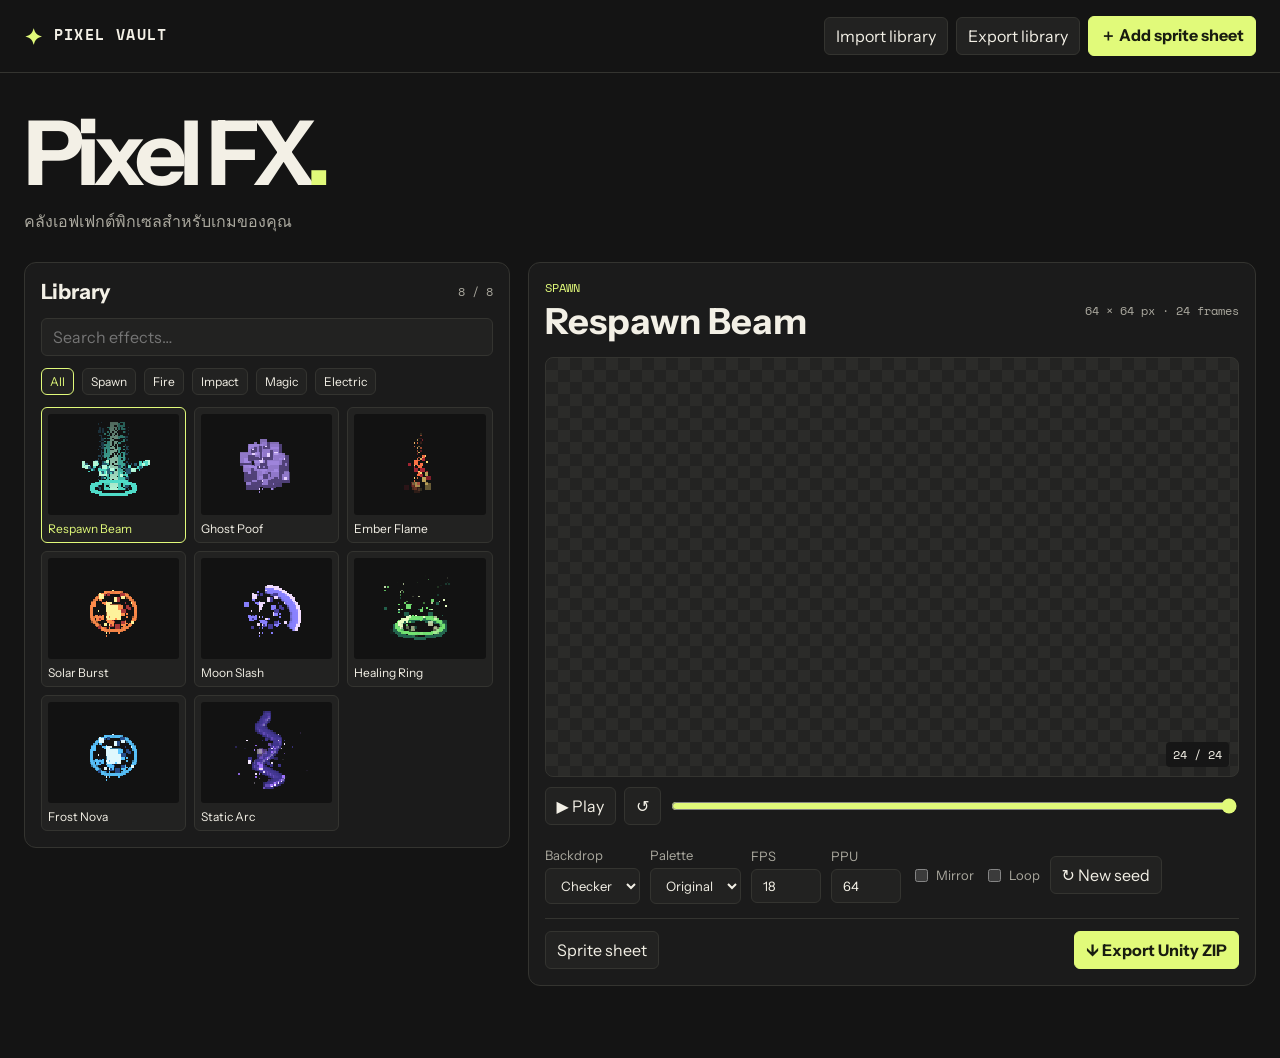
==== index.html @ b4677af1 "Add files via upload" ====
<!doctype html>
<html lang="th">
<head>
  <meta charset="utf-8">
  <meta name="viewport" content="width=device-width, initial-scale=1">
  <meta name="theme-color" content="#141414">
  <title>Pixel Vault — Pixel FX Library</title>
  <link rel="stylesheet" href="style.css">
  <script defer src="effects.js"></script>
  <script defer src="app.js"></script>
</head>
<body>
  <header class="top">
    <a class="brand" href="./"><span aria-hidden="true">✦</span> PIXEL VAULT</a>
    <div class="actions">
      <button id="load-library">Import library</button>
      <button id="save-library">Export library</button>
      <button class="accent" id="add">＋ Add sprite sheet</button>
      <input id="library-file" type="file" accept=".json,application/json" hidden>
    </div>
  </header>
  <main>
    <section class="intro">
      <h1>Pixel FX<span>.</span></h1>
      <p>คลังเอฟเฟกต์พิกเซลสำหรับเกมของคุณ</p>
    </section>
    <div class="workspace">
      <section class="library" aria-label="คลังเอฟเฟกต์">
        <div class="library-head"><h2>Library</h2><span id="count"></span></div>
        <input type="search" id="search" placeholder="Search effects…" aria-label="ค้นหาเอฟเฟกต์">
        <div id="filters" class="filters" aria-label="หมวดหมู่"></div>
        <div id="gallery" class="gallery"></div>
      </section>
      <section class="studio" aria-label="ตัวอย่างและส่งออก">
        <div class="studio-head">
          <div><p class="category" id="category"></p><h2 id="title"></h2></div>
          <span class="spec" id="spec"></span>
        </div>
        <div id="stage" class="stage" data-backdrop="grid">
          <canvas id="preview" aria-label="ภาพตัวอย่างเอฟเฟกต์"></canvas>
          <span id="frame-number"></span>
        </div>
        <div class="timeline">
          <button id="play" aria-label="เล่นหรือหยุดตัวอย่าง">Ⅱ Pause</button>
          <button id="restart" aria-label="เริ่มใหม่">↺</button>
          <input id="frame" type="range" min="0" value="0" aria-label="เฟรม">
        </div>
        <div class="controls">
          <label>Backdrop <select id="backdrop"><option value="grid">Checker</option><option value="dark">Dark</option><option value="light">Light</option></select></label>
          <label>Palette <select id="palette"><option value="original">Original</option><option value="ember">Ember</option><option value="mint">Mint</option><option value="violet">Violet</option><option value="ice">Ice</option></select></label>
          <label>FPS <input id="fps" type="number" min="1" max="60" step="1" required></label>
          <label>PPU <input id="ppu" type="number" min="1" max="1024" step="1" value="64" required></label>
          <label class="check"><input id="mirror" type="checkbox"> Mirror</label>
          <label class="check"><input id="loop" type="checkbox"> Loop</label>
          <button id="seed">↻ New seed</button>
        </div>
        <div class="export">
          <div><button id="sheet">Sprite sheet</button><button id="remove" hidden>ลบจากคลังเครื่องนี้</button></div>
          <button id="export" class="accent">↓ Export Unity ZIP</button>
        </div>
      </section>
    </div>
    <p role="status" id="status"></p>
  </main>
  <dialog id="upload">
    <form id="upload-form">
      <div class="library-head"><h2>Add sprite sheet</h2><button type="button" id="close-upload" aria-label="ปิด">×</button></div>
      <label>PNG sprite sheet <input name="image" type="file" accept="image/png,.png" required></label>
      <label>ชื่อ <input name="name" maxlength="80" required></label>
      <label>หมวดหมู่ <input name="category" maxlength="30" value="Custom" required></label>
      <div class="fields">
        <label>Frame width <input name="width" type="number" value="64" min="1" max="512" required></label>
        <label>Frame height <input name="height" type="number" value="64" min="1" max="512" required></label>
        <label>Frames <input name="frames" type="number" value="16" min="1" max="120" required></label>
        <label>FPS <input name="fps" type="number" value="12" min="1" max="60" required></label>
      </div>
      <p>ใช้กริดเฟรมขนาดเท่ากัน เรียงจากซ้ายไปขวาและบนลงล่าง</p>
      <p role="alert" id="upload-error"></p>
      <button class="accent" type="submit">บันทึกเข้าคลัง</button>
    </form>
  </dialog>
  <dialog id="sheet-dialog">
    <div class="library-head"><h2>Sprite sheet</h2><button id="close-sheet" aria-label="ปิด">×</button></div>
    <div class="sheet-scroll"><canvas id="sheet-preview"></canvas></div>
  </dialog>
</body>
</html>
---- style.css ----
@import url('https://fonts.googleapis.com/css2?family=Space+Mono:wght@400;700&family=Instrument+Sans:wght@400;500;600;700&display=swap');

:root {
  color-scheme: dark;
  --bg: #141414;
  --panel: #1b1b1b;
  --line: #343430;
  --text: #f3f0e6;
  --muted: #aaa89e;
  --accent: #e1fa7a;
  font-family: 'Instrument Sans', system-ui, sans-serif;
  background: var(--bg);
  color: var(--text);
}
* { box-sizing: border-box; }
[hidden] { display: none !important; }
body { margin: 0; }
button, input, select { font: inherit; }
button, input:not([type=range], [type=checkbox]), select {
  color: var(--text);
  background: #222221;
  border: 1px solid var(--line);
  border-radius: 6px;
  padding: 8px 11px;
}
button { cursor: pointer; }
button:hover { border-color: var(--muted); }
button:disabled { opacity: .45; cursor: default; }
button.accent { background: var(--accent); color: #191c10; border-color: var(--accent); font-weight: 700; }
:focus-visible { outline: 2px solid var(--accent); outline-offset: 3px; }
input { min-width: 0; }
input[type=range], input[type=checkbox] { accent-color: var(--accent); }
.top { border-bottom: 1px solid var(--line); padding: 16px max(24px, calc((100vw - 1360px) / 2)); display: flex; align-items: center; justify-content: space-between; gap: 16px; flex-wrap: wrap; }
.brand { color: var(--text); font: 700 15px 'Space Mono', monospace; letter-spacing: .09em; text-decoration: none; }
.brand span { color: var(--accent); font-size: 22px; vertical-align: middle; }
.actions, .filters, .timeline, .controls, .export, .export > div { display: flex; align-items: center; gap: 8px; flex-wrap: wrap; }
main { max-width: 1408px; margin: auto; padding: 36px 24px 24px; }
h1, h2, p { margin: 0; }
.intro { margin-bottom: 28px; }
h1 { font-size: clamp(52px, 7vw, 96px); line-height: .98; letter-spacing: -.075em; }
h1 span, .category { color: var(--accent); }
.intro p { color: var(--muted); margin-top: 12px; }
.workspace { display: grid; grid-template-columns: minmax(290px, 2fr) minmax(0, 3fr); gap: 18px; align-items: start; }
.library, .studio, dialog { background: var(--panel); border: 1px solid var(--line); border-radius: 12px; }
.library, .studio { padding: 16px; min-width: 0; }
.library-head, .studio-head { display: flex; justify-content: space-between; align-items: center; gap: 8px; margin-bottom: 14px; }
.library-head h2 { font-size: 21px; }
#count, .spec, .category, #frame-number { font: 12px 'Space Mono', monospace; }
#count, .spec { color: var(--muted); }
.spec { text-align: right; }
.category { text-transform: uppercase; margin-bottom: 3px; overflow-wrap: anywhere; }
.studio-head h2 { font-size: clamp(22px, 4vw, 36px); overflow-wrap: anywhere; }
.studio-head > div { min-width: 0; }
#search { width: 100%; }
.filters { margin: 12px 0; }
.filters button { font-size: 12px; padding: 5px 8px; overflow-wrap: anywhere; }
[aria-pressed=true] { border-color: var(--accent); color: var(--accent); }
.gallery { display: grid; grid-template-columns: repeat(3, minmax(0, 1fr)); gap: 8px; }
.card { min-width: 0; padding: 6px !important; display: grid; gap: 6px; text-align: left; }
.card span { font-size: 12px; overflow: hidden; text-overflow: ellipsis; white-space: nowrap; }
.card canvas { width: 100%; aspect-ratio: 1.3; object-fit: contain; background: #121212; border-radius: 3px; }
canvas { image-rendering: pixelated; }
.stage, .sheet-scroll {
  background-color: #232322;
  background-image: conic-gradient(#2b2b29 25%, transparent 0 50%, #2b2b29 0 75%, transparent 0);
  background-size: 24px 24px;
}
.stage { position: relative; height: clamp(220px, 36vw, 420px); overflow: hidden; border: 1px solid var(--line); border-radius: 8px; }
.stage[data-backdrop=dark] { background: #101010; }
.stage[data-backdrop=light] { background: #dbd8cc; }
#preview { position: absolute; inset: 7% 6%; width: 88%; height: 86%; object-fit: contain; }
#frame-number { position: absolute; bottom: 9px; right: 9px; padding: 4px 7px; background: #161616; border-radius: 4px; }
.timeline { margin-top: 10px; flex-wrap: nowrap; }
#frame { flex: 1; }
.controls { padding: 14px 0; margin: 8px 0 12px; border-bottom: 1px solid var(--line); gap: 10px; }
label { display: grid; gap: 5px; color: var(--muted); font-size: 13px; }
.controls input[type=number] { width: 70px; }
.controls .check { display: flex; align-items: center; }
.export { justify-content: space-between; }
#status { margin: 12px 0; min-height: 1.5em; color: var(--muted); }
dialog { width: min(540px, calc(100% - 24px)); padding: 18px; color: var(--text); }
dialog::backdrop { background: #000a; }
form { display: grid; gap: 11px; }
.fields { display: grid; grid-template-columns: repeat(2, 1fr); gap: 8px; }
.fields input { width: 100%; }
#upload-error { color: #ff9d93; }
.sheet-scroll { overflow: auto; max-height: 65vh; }
#sheet-preview { display: block; }
@media (max-width: 820px) {
  .workspace { grid-template-columns: 1fr; }
  .gallery { grid-template-columns: repeat(auto-fit, minmax(84px, 1fr)); }
  main { padding: 26px 14px; }
  .top { padding: 12px 14px; }
}
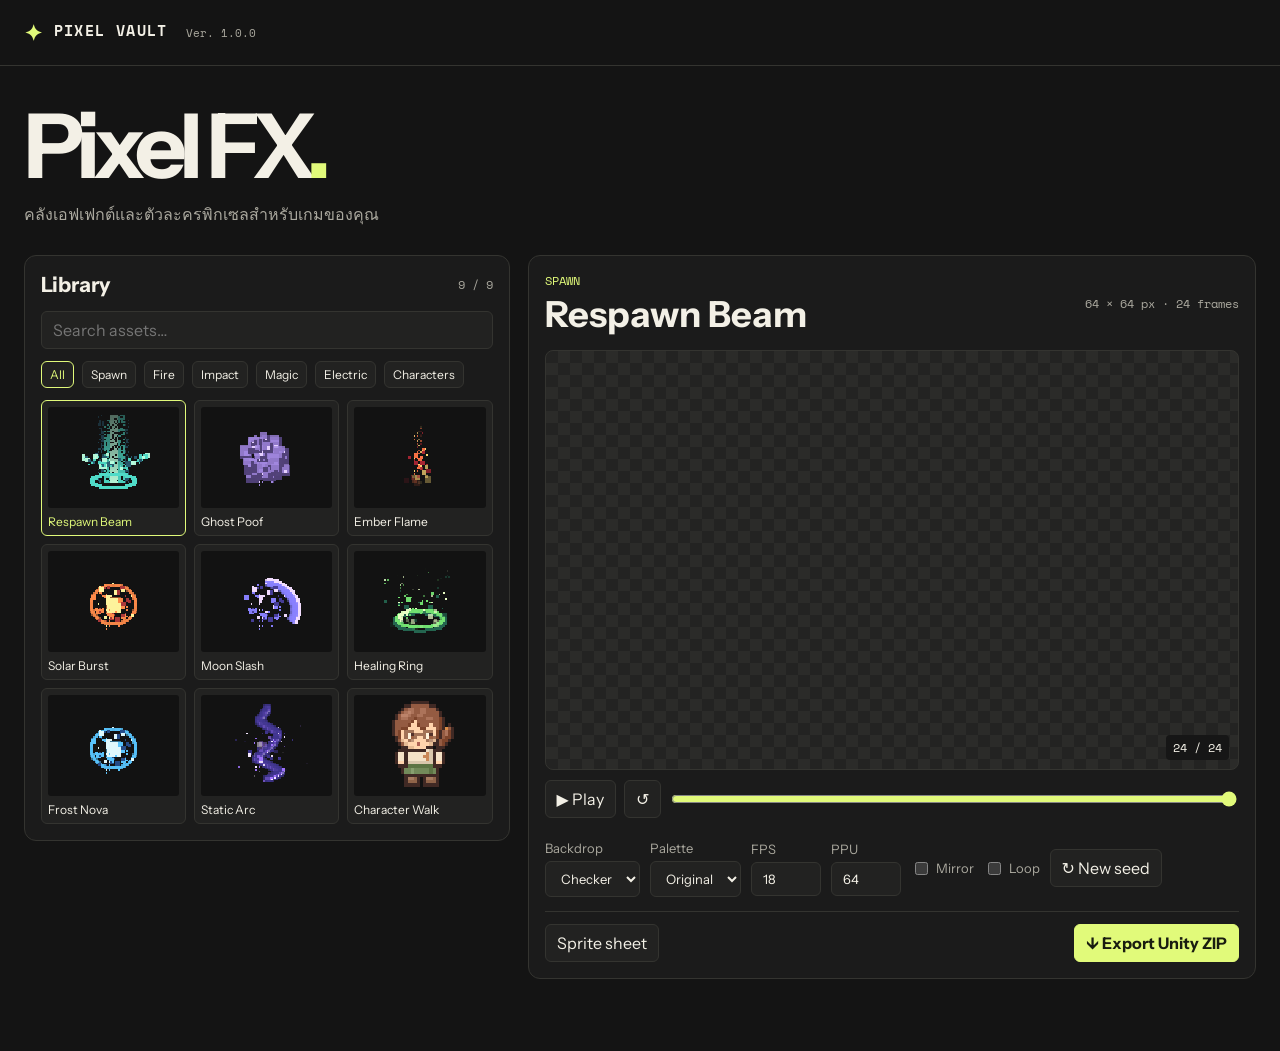
==== commit 9e56ca11: "Ver. 1.0.0 เอา เมนูข้างบนออก" ====
--- a/index.html
+++ b/index.html
@@ -7,14 +7,16 @@
   <title>Pixel Vault — Pixel FX Library</title>
   <link rel="stylesheet" href="style.css">
   <script defer src="effects.js"></script>
+  <script defer src="character.js"></script>
   <script defer src="app.js"></script>
 </head>
 <body>
   <header class="top">
-    <a class="brand" href="./"><span aria-hidden="true">✦</span> PIXEL VAULT</a>
-    <div class="actions">
+    <a class="brand" href="./"><span class="brand-mark" aria-hidden="true">✦</span> PIXEL VAULT <span class="version">Ver. 1.0.0</span></a>
+    <div class="actions" data-management>
       <button id="load-library">Import library</button>
       <button id="save-library">Export library</button>
+      <button id="restore-samples" disabled>คืนค่าตัวอย่าง</button>
       <button class="accent" id="add">＋ Add sprite sheet</button>
       <input id="library-file" type="file" accept=".json,application/json" hidden>
     </div>
@@ -22,22 +24,22 @@
   <main>
     <section class="intro">
       <h1>Pixel FX<span>.</span></h1>
-      <p>คลังเอฟเฟกต์พิกเซลสำหรับเกมของคุณ</p>
+      <p>คลังเอฟเฟกต์และตัวละครพิกเซลสำหรับเกมของคุณ</p>
     </section>
     <div class="workspace">
-      <section class="library" aria-label="คลังเอฟเฟกต์">
+      <section class="library" aria-label="คลัง Asset">
         <div class="library-head"><h2>Library</h2><span id="count"></span></div>
-        <input type="search" id="search" placeholder="Search effects…" aria-label="ค้นหาเอฟเฟกต์">
+        <input type="search" id="search" placeholder="Search assets…" aria-label="ค้นหา Asset">
         <div id="filters" class="filters" aria-label="หมวดหมู่"></div>
         <div id="gallery" class="gallery"></div>
       </section>
-      <section class="studio" aria-label="ตัวอย่างและส่งออก">
+      <section id="studio" class="studio" aria-label="ตัวอย่างและส่งออก">
         <div class="studio-head">
           <div><p class="category" id="category"></p><h2 id="title"></h2></div>
           <span class="spec" id="spec"></span>
         </div>
         <div id="stage" class="stage" data-backdrop="grid">
-          <canvas id="preview" aria-label="ภาพตัวอย่างเอฟเฟกต์"></canvas>
+          <canvas id="preview" aria-label="ภาพตัวอย่าง Asset"></canvas>
           <span id="frame-number"></span>
         </div>
         <div class="timeline">
@@ -54,34 +56,62 @@
           <label class="check"><input id="loop" type="checkbox"> Loop</label>
           <button id="seed">↻ New seed</button>
         </div>
+        <div id="character-controls" class="controls" hidden>
+          <label>Direction <select id="direction"><option value="0">Down</option><option value="1">Left</option><option value="2">Right</option><option value="3">Up</option></select></label>
+          <label>Shirt color <input id="shirt-color" type="color"></label>
+          <label>Hair color <input id="hair-color" type="color"></label>
+          <label>Seed <input id="character-seed" type="number" min="0" max="4294967295" step="1" required></label>
+          <button id="random-character-seed">↻ New seed</button>
+        </div>
         <div class="export">
-          <div><button id="sheet">Sprite sheet</button><button id="remove" hidden>ลบจากคลังเครื่องนี้</button></div>
+          <div><button id="sheet">Sprite sheet</button><button id="download-original" hidden>↓ PNG ต้นฉบับ</button><button id="edit" data-management hidden>แก้ไข Asset</button><button id="remove" class="danger" data-management>ลบ Asset</button></div>
+          <button id="save-character" class="accent" data-management hidden>＋ Save to Library</button>
           <button id="export" class="accent">↓ Export Unity ZIP</button>
+          <button id="export-group" class="accent" hidden>↓ Export Character ZIP</button>
         </div>
       </section>
     </div>
     <p role="status" id="status"></p>
+    <button id="undo-remove" data-management hidden>เลิกทำการลบ</button>
   </main>
   <dialog id="upload">
     <form id="upload-form">
-      <div class="library-head"><h2>Add sprite sheet</h2><button type="button" id="close-upload" aria-label="ปิด">×</button></div>
-      <label>PNG sprite sheet <input name="image" type="file" accept="image/png,.png" required></label>
+      <div class="library-head"><h2 id="upload-title">Add sprite sheet</h2><button type="button" id="close-upload" aria-label="ปิด">×</button></div>
+      <label id="image-field">PNG sprite sheet <input name="image" type="file" accept="image/png,.png" required></label>
       <label>ชื่อ <input name="name" maxlength="80" required></label>
       <label>หมวดหมู่ <input name="category" maxlength="30" value="Custom" required></label>
-      <div class="fields">
+      <div class="fields" id="grid-fields">
         <label>Frame width <input name="width" type="number" value="64" min="1" max="512" required></label>
         <label>Frame height <input name="height" type="number" value="64" min="1" max="512" required></label>
         <label>Frames <input name="frames" type="number" value="16" min="1" max="120" required></label>
         <label>FPS <input name="fps" type="number" value="12" min="1" max="60" required></label>
+        <label>Pivot <select name="pivot"><option value="center">กึ่งกลาง</option><option value="feet">กึ่งกลางด้านล่าง</option></select></label>
+        <label class="check"><input name="loop" type="checkbox" checked> Loop</label>
+        <label id="start-field" hidden>เฟรมเริ่มต้น <input name="start" type="number" value="1" min="1" max="67108864" required></label>
       </div>
-      <p>ใช้กริดเฟรมขนาดเท่ากัน เรียงจากซ้ายไปขวาและบนลงล่าง</p>
+      <label id="group-field">กลุ่มตัวละคร <input name="group" list="character-groups" maxlength="80" placeholder="เว้นว่างได้เมื่อเป็นคลิปเดี่ยว"></label>
+      <datalist id="character-groups"></datalist>
+      <label id="split-field"><input name="split" type="checkbox"> แบ่งคลิปตามแถว</label>
+      <div id="row-settings" hidden></div>
+      <div id="import-preview" hidden>
+        <p id="grid-summary"></p>
+        <div class="sheet-scroll"><canvas id="import-grid" aria-label="กริดเฟรมของ Sprite Sheet"></canvas></div>
+        <div class="actions"><label>พรีวิวคลิป <select id="preview-clip"></select></label><canvas id="import-animation" aria-label="พรีวิวแอนิเมชัน"></canvas></div>
+      </div>
+      <p id="grid-help">ใช้กริดเฟรมขนาดเท่ากัน เรียงจากซ้ายไปขวาและบนลงล่าง</p>
       <p role="alert" id="upload-error"></p>
       <button class="accent" type="submit">บันทึกเข้าคลัง</button>
     </form>
   </dialog>
   <dialog id="sheet-dialog">
-    <div class="library-head"><h2>Sprite sheet</h2><button id="close-sheet" aria-label="ปิด">×</button></div>
+    <div class="library-head"><h2 id="sheet-title">Sprite sheet</h2><button id="close-sheet" aria-label="ปิด">×</button></div>
+    <p id="sheet-details" hidden>128 × 128 px · 16 frames · 8 FPS · Loop<br>แถวจากบนลงล่าง: Down, Left, Right, Up</p>
     <div class="sheet-scroll"><canvas id="sheet-preview"></canvas></div>
+    <div id="character-exports" class="actions" hidden>
+      <button class="accent" id="export-png">↓ Export PNG</button>
+      <button id="export-json">↓ Export JSON</button>
+      <p role="alert" id="character-export-error"></p>
+    </div>
   </dialog>
 </body>
 </html>
--- a/style.css
+++ b/style.css
@@ -14,6 +14,7 @@
 }
 * { box-sizing: border-box; }
 [hidden] { display: none !important; }
+html:not([data-library-mode="local"]) [data-management] { display: none !important; }
 body { margin: 0; }
 button, input, select { font: inherit; }
 button, input:not([type=range], [type=checkbox]), select {
@@ -26,13 +27,16 @@
 button { cursor: pointer; }
 button:hover { border-color: var(--muted); }
 button:disabled { opacity: .45; cursor: default; }
+button.danger { color: #ffaaa1; border-color: #784a44; }
+button.danger:hover { border-color: #ffaaa1; }
 button.accent { background: var(--accent); color: #191c10; border-color: var(--accent); font-weight: 700; }
 :focus-visible { outline: 2px solid var(--accent); outline-offset: 3px; }
 input { min-width: 0; }
 input[type=range], input[type=checkbox] { accent-color: var(--accent); }
 .top { border-bottom: 1px solid var(--line); padding: 16px max(24px, calc((100vw - 1360px) / 2)); display: flex; align-items: center; justify-content: space-between; gap: 16px; flex-wrap: wrap; }
 .brand { color: var(--text); font: 700 15px 'Space Mono', monospace; letter-spacing: .09em; text-decoration: none; }
-.brand span { color: var(--accent); font-size: 22px; vertical-align: middle; }
+.brand-mark { color: var(--accent); font-size: 22px; vertical-align: middle; }
+.version { display: inline-block; margin-left: 8px; color: var(--muted); font-size: 11px; font-weight: 400; letter-spacing: 0; vertical-align: middle; }
 .actions, .filters, .timeline, .controls, .export, .export > div { display: flex; align-items: center; gap: 8px; flex-wrap: wrap; }
 main { max-width: 1408px; margin: auto; padding: 36px 24px 24px; }
 h1, h2, p { margin: 0; }
@@ -58,6 +62,7 @@
 .gallery { display: grid; grid-template-columns: repeat(3, minmax(0, 1fr)); gap: 8px; }
 .card { min-width: 0; padding: 6px !important; display: grid; gap: 6px; text-align: left; }
 .card span { font-size: 12px; overflow: hidden; text-overflow: ellipsis; white-space: nowrap; }
+.card small { color: var(--muted); overflow: hidden; text-overflow: ellipsis; white-space: nowrap; }
 .card canvas { width: 100%; aspect-ratio: 1.3; object-fit: contain; background: #121212; border-radius: 3px; }
 canvas { image-rendering: pixelated; }
 .stage, .sheet-scroll {
@@ -85,7 +90,21 @@
 .fields input { width: 100%; }
 #upload-error { color: #ff9d93; }
 .sheet-scroll { overflow: auto; max-height: 65vh; }
+#upload { width: min(700px, calc(100% - 24px)); }
+#import-grid { display: block; max-width: 100%; height: auto; margin: auto; }
+#import-animation { width: 96px; height: 96px; object-fit: contain; }
+#row-settings { display: grid; gap: 8px; }
+.clip-row { display: grid; grid-template-columns: minmax(100px, 2fr) repeat(3, minmax(65px, 1fr)); gap: 6px; }
+.clip-row input, .clip-row select { width: 100%; min-width: 0; }
+@media (max-width: 420px) { .clip-row { grid-template-columns: 1fr 1fr; } }
 #sheet-preview { display: block; }
+#character-controls { margin-top: 0; }
+#character-controls input[type=number] { width: 132px; }
+#character-controls input[type=color] { width: 54px; height: 38px; padding: 3px; }
+#sheet-details { color: var(--muted); margin-bottom: 12px; font-size: 14px; }
+#sheet-dialog[data-character] #sheet-preview { width: min(100%, 384px); height: auto; margin: auto; }
+#character-exports { margin-top: 12px; }
+#character-export-error { color: #ff9d93; }
 @media (max-width: 820px) {
   .workspace { grid-template-columns: 1fr; }
   .gallery { grid-template-columns: repeat(auto-fit, minmax(84px, 1fr)); }
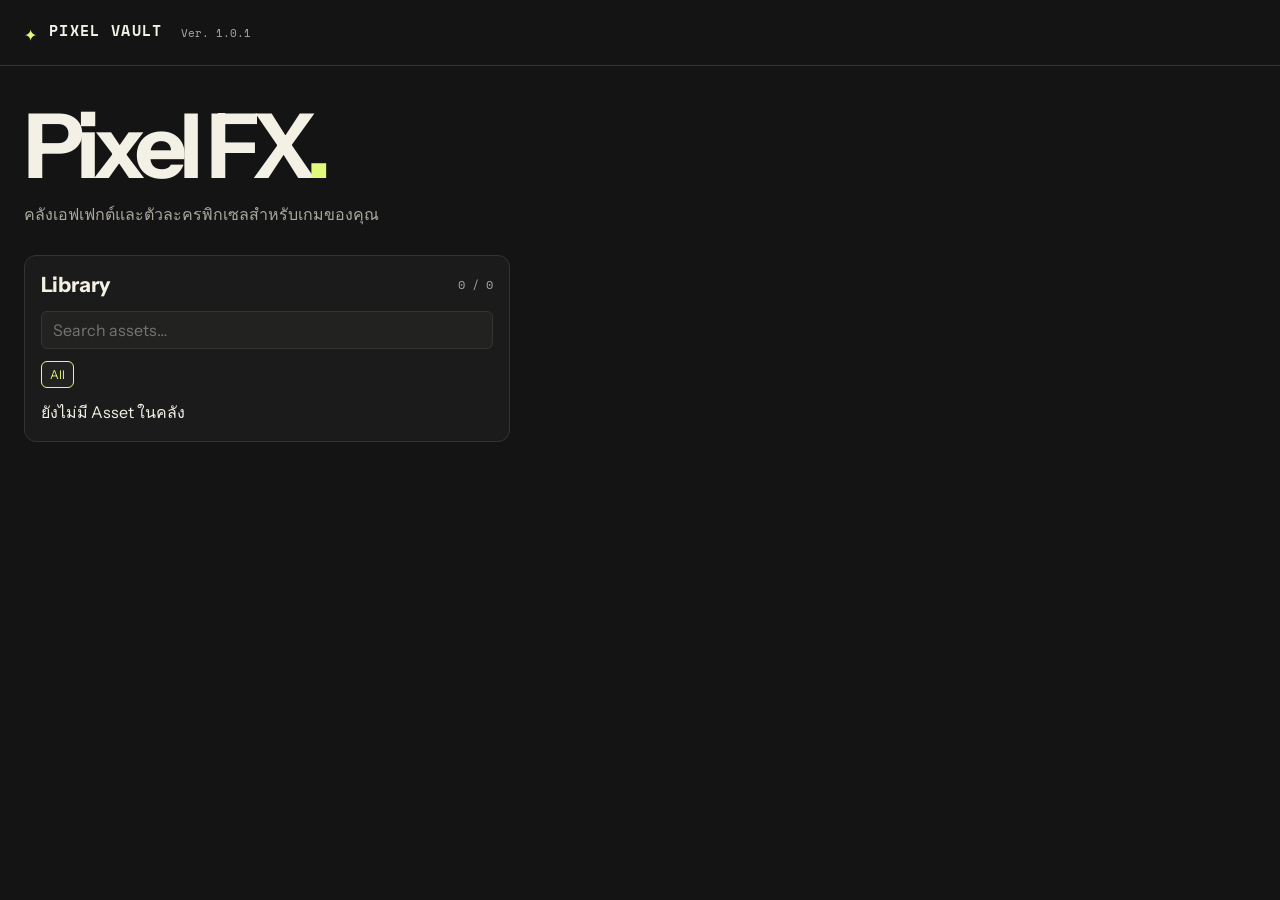
==== commit ad9d4b56: "Ver. 1.0.1" ====
--- a/index.html
+++ b/index.html
@@ -12,7 +12,7 @@
 </head>
 <body>
   <header class="top">
-    <a class="brand" href="./"><span class="brand-mark" aria-hidden="true">✦</span> PIXEL VAULT <span class="version">Ver. 1.0.0</span></a>
+    <a class="brand" href="./"><span class="brand-mark" aria-hidden="true">✦</span> PIXEL VAULT <span class="version">Ver. 1.0.1</span></a>
     <div class="actions" data-management>
       <button id="load-library">Import library</button>
       <button id="save-library">Export library</button>
